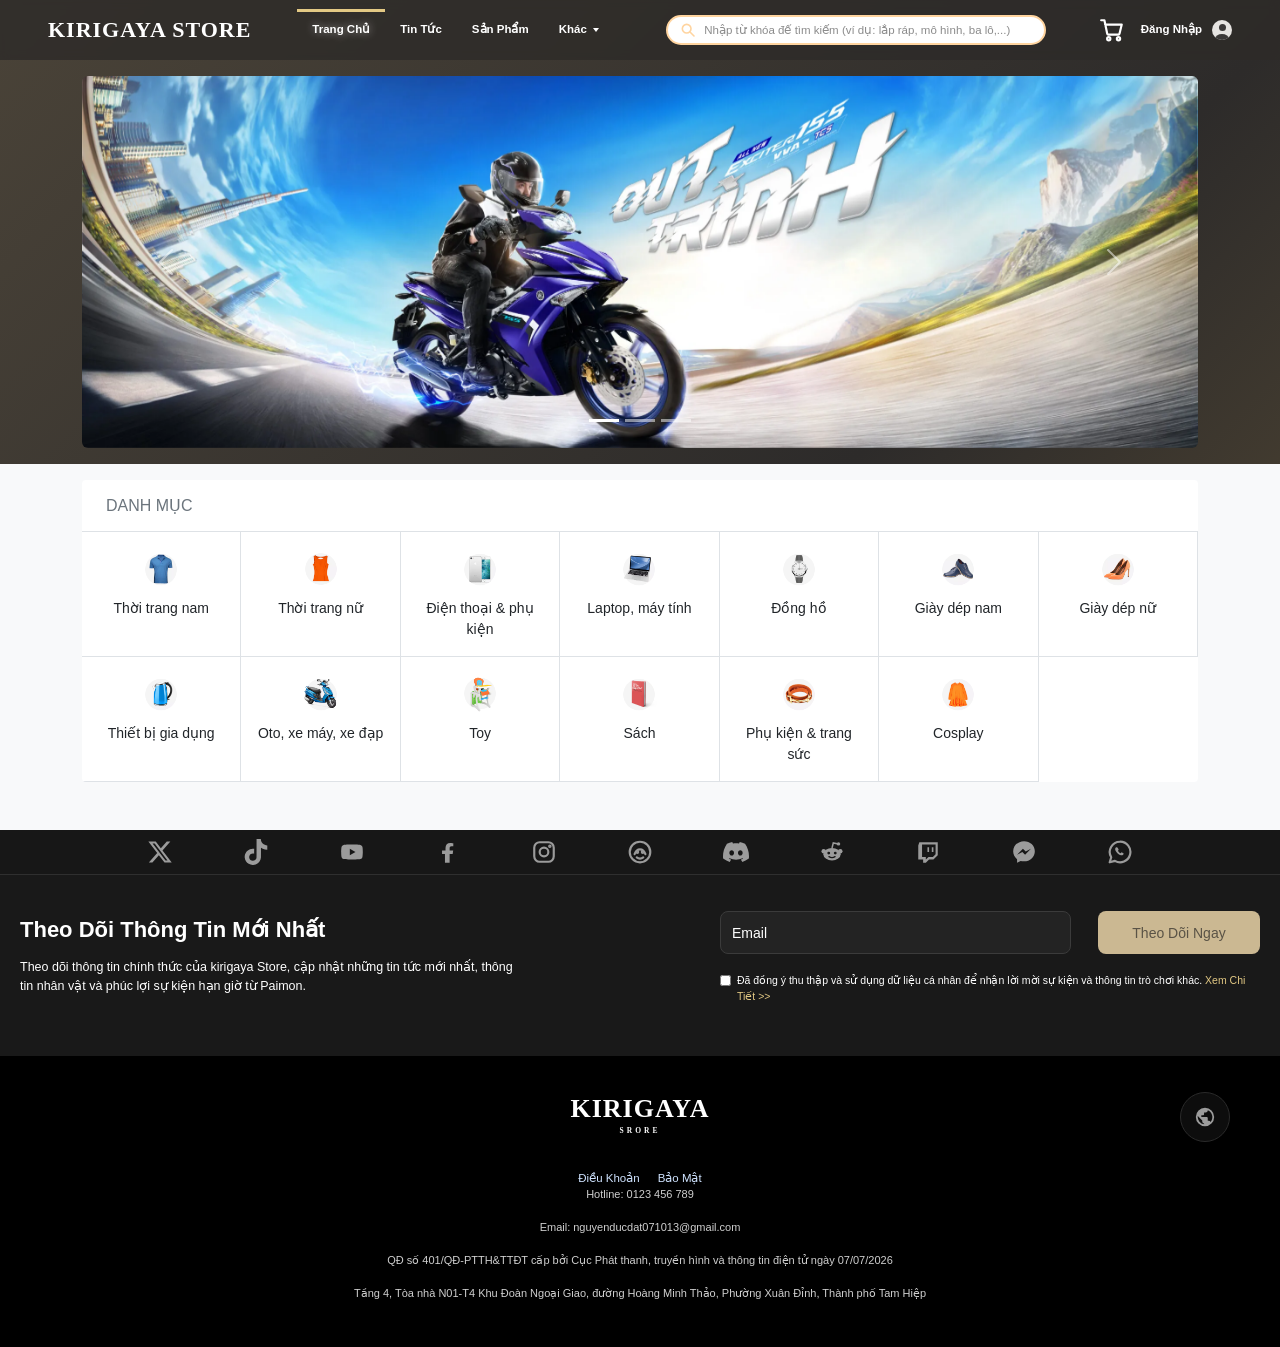
==== index.html @ d16c4fef "update full" ====
<!DOCTYPE html>
<html lang="vi">

<head>
  <meta charset="UTF-8">
  <meta name="viewport" content="width=device-width, initial-scale=1.0">
  <title>Smart Shopping Cart - Mua sắm thông minh</title>

  <!-- Bootstrap CDN (thay cho home.css) -->
  <link href="https://cdn.jsdelivr.net/npm/bootstrap@5.3.3/dist/css/bootstrap.min.css" rel="stylesheet">
  <link rel="stylesheet" href="css/header-footer.css">

  <style>
    a { text-decoration: none; color: inherit; }
    ul { list-style: none; padding: 0; margin: 0; }
    p, h2 { margin: 0; }

    /* Danh mục: 7 cột + màu hover */
    @media (min-width: 992px) { .col-lg-7th { flex: 0 0 auto; width: 14.2857%; } }
    .cat-item:hover .card-name { color: #ee4d2d !important; }
  </style>
</head>

<body>

  <!-- header -->
  <header class="header">
  <div class="header__left">
    <a class="logo" href="index.html">KIRIGAYA STORE</a>

    <nav class="nav">
      <a class="active" href="#">Trang Chủ</a>
      <a href="pages/news.html">Tin Tức</a>
      <a href="pages/products.html">Sản Phẩm</a>
      <div class="dropdown">
        <a href="#">Khác<span class="caret"></span></a>
        <ul class="submenu">
          <li><a href="pages/donate.html">Trung Tâm Liên Hệ</a></li>
          <li><a href="pages/login.html">Đăng Nhập</a></li>
        </ul>
      </div>
    </nav>
  </div>


<div class="header__center">
  <form class="search" role="search" onsubmit="return false">
    <svg viewBox="0 0 24 24" aria-hidden="true">
      <circle cx="10" cy="10" r="6.5"></circle>
      <line x1="15" y1="15" x2="21" y2="21"></line>
    </svg>
    <input id="search-input" autocomplete="off" type="search" placeholder="Nhập từ khóa để tìm kiếm (ví dụ: lắp ráp, mô hình, ba lô,...)" aria-label="Tìm kiếm">
  </form>

  <div class="search-suggest" id="search-suggest" hidden></div>
</div>

  <div class="header__right">
    <a class="cart" href="pages/cart.html" aria-label="Giỏ hàng">
      <svg viewBox="0 0 24 24" aria-hidden="true">
        <circle cx="9" cy="20" r="1.5"></circle>
        <circle cx="18" cy="20" r="1.5"></circle>
        <path d="M2 3h3l2.6 12.4a1 1 0 0 0 1 .8h9.3a1 1 0 0 0 1-.8L21 7H5.6"></path>
      </svg>
      <span class="cart-badge" hidden>0</span>
    </a>
    <a class="login" href="pages/login.html">Đăng Nhập <span class="avatar"></span></a>
  </div>
  </header>

  <!-- banner -->
  <section class="container py-3" id="home">
    <div id="homeCarousel" class="carousel slide" data-bs-ride="carousel" data-bs-interval="4000">
      <div class="carousel-indicators">
        <button type="button" data-bs-target="#homeCarousel" data-bs-slide-to="0" class="active" aria-current="true" aria-label="Slide 1"></button>
        <button type="button" data-bs-target="#homeCarousel" data-bs-slide-to="1" aria-label="Slide 2"></button>
        <button type="button" data-bs-target="#homeCarousel" data-bs-slide-to="2" aria-label="Slide 3"></button>
      </div>

      <div class="carousel-inner rounded">
        <div class="carousel-item active">
          <a href="pages/news.html">
            <img src="assets/images/slide-image1.png" class="d-block w-100 object-fit-cover" style="aspect-ratio: 3 / 1;" alt="Banner 1">
          </a>
        </div>
        <div class="carousel-item">
          <a href="pages/news.html">
            <img src="assets/images/sale50.png" class="d-block w-100 object-fit-cover" style="aspect-ratio: 3 / 1;" alt="Banner 2">
          </a>
        </div>
        <div class="carousel-item">
          <a href="pages/products.html">
            <img src="assets/images/Smart_Shopping_Cart.png" class="d-block w-100 object-fit-cover" style="aspect-ratio: 3 / 1;" alt="Banner 3">
          </a>
        </div>
      </div>

      <button class="carousel-control-prev" type="button" data-bs-target="#homeCarousel" data-bs-slide="prev">
        <span class="carousel-control-prev-icon" aria-hidden="true"></span>
        <span class="visually-hidden">Trước</span>
      </button>
      <button class="carousel-control-next" type="button" data-bs-target="#homeCarousel" data-bs-slide="next">
        <span class="carousel-control-next-icon" aria-hidden="true"></span>
        <span class="visually-hidden">Sau</span>
      </button>
    </div>
  </section>


  <!-- danh muc -->
  <main id="categories" class="bg-light pt-3 pb-5">
    <div class="container">
      <div class="bg-white rounded-1 overflow-hidden">
        <div class="px-4 py-3 border-bottom">
          <h2 class="h6 fw-medium text-uppercase text-secondary mb-0">Danh mục</h2>
        </div>

        <div class="row g-0 m-0">

          <a href="pages/products.html?category=thoi-trang-nam" class="cat-item col-6 col-md-4 col-lg-7th d-flex flex-column align-items-center text-center gap-2 p-3 border-end border-bottom">
            <img src="assets/images/thoitrangnam.webp" alt="Thời trang nam" width="42" height="42">
            <span class="card-name small text-body">Thời trang nam</span>
          </a>

          <a href="pages/products.html?category=thoi-trang-nu" class="cat-item col-6 col-md-4 col-lg-7th d-flex flex-column align-items-center text-center gap-2 p-3 border-end border-bottom">
            <img src="assets/images/thoitrangnu.webp" alt="Thời trang nữ" width="42" height="42">
            <span class="card-name small text-body">Thời trang nữ</span>
          </a>

          <a href="pages/products.html?category=dien-thoai-phu-kien" class="cat-item col-6 col-md-4 col-lg-7th d-flex flex-column align-items-center text-center gap-2 p-3 border-end border-bottom">
            <img src="assets/images/dienthoaivaphukien.webp" alt="Điện thoại &amp; phụ kiện" width="42" height="42">
            <span class="card-name small text-body">Điện thoại &amp; phụ kiện</span>
          </a>

          <a href="pages/products.html?category=laptop-maytinh" class="cat-item col-6 col-md-4 col-lg-7th d-flex flex-column align-items-center text-center gap-2 p-3 border-end border-bottom">
            <img src="assets/images/maytinhvalaptop.webp" alt="Laptop, máy tính" width="42" height="42">
            <span class="card-name small text-body">Laptop, máy tính</span>
          </a>

          <a href="pages/products.html?category=dongho" class="cat-item col-6 col-md-4 col-lg-7th d-flex flex-column align-items-center text-center gap-2 p-3 border-end border-bottom">
            <img src="assets/images/dongho.webp" alt="Đồng hồ" width="42" height="42">
            <span class="card-name small text-body">Đồng hồ</span>
          </a>

          <a href="pages/products.html?category=giay-dep-nam" class="cat-item col-6 col-md-4 col-lg-7th d-flex flex-column align-items-center text-center gap-2 p-3 border-end border-bottom">
            <img src="assets/images/giadepnam.webp" alt="Giày dép nam" width="42" height="42">
            <span class="card-name small text-body">Giày dép nam</span>
          </a>

          <a href="pages/products.html?category=giay-dep-nu" class="cat-item col-6 col-md-4 col-lg-7th d-flex flex-column align-items-center text-center gap-2 p-3 border-end border-bottom">
            <img src="assets/images/giaydepnu.webp" alt="Giày dép nữ" width="42" height="42">
            <span class="card-name small text-body">Giày dép nữ</span>
          </a>

          <a href="pages/products.html?category=thiet-bi-gia-dung" class="cat-item col-6 col-md-4 col-lg-7th d-flex flex-column align-items-center text-center gap-2 p-3 border-end border-bottom">
            <img src="assets/images/thietbigiadung.webp" alt="Thiết bị gia dụng" width="42" height="42">
            <span class="card-name small text-body">Thiết bị gia dụng</span>
          </a>

          <a href="pages/products.html?category=xe" class="cat-item col-6 col-md-4 col-lg-7th d-flex flex-column align-items-center text-center gap-2 p-3 border-end border-bottom">
            <img src="assets/images/otoxemayxedap.webp" alt="Oto, xe máy, xe đạp" width="42" height="42">
            <span class="card-name small text-body">Oto, xe máy, xe đạp</span>
          </a>

          <a href="pages/products.html?category=toy" class="cat-item col-6 col-md-4 col-lg-7th d-flex flex-column align-items-center text-center gap-2 p-3 border-end border-bottom">
            <img src="assets/images/toy.webp" alt="Toy" width="42" height="42">
            <span class="card-name small text-body">Toy</span>
          </a>

          <a href="pages/products.html?category=sach" class="cat-item col-6 col-md-4 col-lg-7th d-flex flex-column align-items-center text-center gap-2 p-3 border-end border-bottom">
            <img src="assets/images/sach.webp" alt="Sách" width="42" height="42">
            <span class="card-name small text-body">Sách</span>
          </a>

          <a href="pages/products.html?category=phu-kien-trang-suc" class="cat-item col-6 col-md-4 col-lg-7th d-flex flex-column align-items-center text-center gap-2 p-3 border-end border-bottom">
            <img src="assets/images/phukienvatrangsuc.webp" alt="Phụ kiện &amp; trang sức" width="42" height="42">
            <span class="card-name small text-body">Phụ kiện &amp; trang sức</span>
          </a>

          <a href="pages/products.html?category=cosplay" class="cat-item col-6 col-md-4 col-lg-7th d-flex flex-column align-items-center text-center gap-2 p-3 border-end border-bottom">
            <img src="assets/images/cosplay.webp" alt="Cosplay" width="42" height="42">
            <span class="card-name small text-body">Cosplay</span>
          </a>

        </div>
      </div>
    </div>
  </main>
  <!-- footer -->
<section class="social">
  <ul class="social__list">
    <li><a href="#" aria-label="X"><svg viewBox="0 0 24 24"><path d="M18.244 2.25h3.308l-7.227 8.26 8.502 11.24H16.17l-5.214-6.817L4.99 21.75H1.68l7.73-8.835L1.254 2.25H8.08l4.713 6.231zm-1.161 17.52h1.833L7.084 4.126H5.117z"/></svg></a></li>
    <li><a href="#" aria-label="TikTok"><svg viewBox="0 0 24 24"><path d="M12.525.02c1.31-.02 2.61-.01 3.91-.02.08 1.53.63 3.09 1.75 4.17 1.12 1.11 2.7 1.62 4.24 1.79v4.03c-1.44-.05-2.89-.35-4.2-.97-.57-.26-1.1-.59-1.62-.93-.01 2.92.01 5.84-.02 8.75-.08 1.4-.54 2.79-1.35 3.94-1.31 1.92-3.58 3.17-5.91 3.21-1.43.08-2.86-.31-4.08-1.03-2.02-1.19-3.44-3.37-3.65-5.71-.02-.5-.03-1-.01-1.49.18-1.9 1.12-3.72 2.58-4.96 1.66-1.44 3.98-2.13 6.15-1.72.02 1.48-.04 2.96-.04 4.44-.99-.32-2.15-.23-3.02.37-.63.41-1.11 1.04-1.36 1.75-.21.51-.15 1.07-.14 1.61.24 1.64 1.82 3.02 3.5 2.87 1.12-.01 2.19-.66 2.77-1.61.19-.33.4-.67.41-1.06.1-1.79.06-3.57.07-5.36.01-4.03-.01-8.05.02-12.07z"/></svg></a></li>
    <li><a href="#" aria-label="YouTube"><svg viewBox="0 0 24 24"><path fill-rule="evenodd" d="M21.6 7.2a2.5 2.5 0 0 0-1.76-1.77C18.3 5 12 5 12 5s-6.3 0-7.84.43A2.5 2.5 0 0 0 2.4 7.2C2 8.76 2 12 2 12s0 3.24.4 4.8a2.5 2.5 0 0 0 1.76 1.77C5.7 19 12 19 12 19s6.3 0 7.84-.43a2.5 2.5 0 0 0 1.76-1.77C22 15.24 22 12 22 12s0-3.24-.4-4.8zM10 15V9l5.2 3z"/></svg></a></li>
    <li><a href="#" aria-label="Facebook"><svg viewBox="0 0 24 24"><path d="M13.5 22v-8.2h2.8l.5-3.3h-3.3V8.4c0-.9.4-1.7 1.8-1.7h1.6V3.9s-1.4-.3-2.8-.3c-2.8 0-4.4 1.7-4.4 4.6v2.3H6.5v3.3h2.7V22z"/></svg></a></li>
    <li><a href="#" aria-label="Instagram"><svg viewBox="0 0 24 24" class="stroke"><rect x="3" y="3" width="18" height="18" rx="5"/><circle cx="12" cy="12" r="4"/><circle cx="17.4" cy="6.6" r=".6" fill="currentColor"/></svg></a></li>
    <li><a href="#" aria-label="HoYoLAB"><svg viewBox="0 0 24 24" class="stroke"><circle cx="12" cy="12" r="9.5"/><path d="M7 14c1-3 3-4.500 5-4.500s4 1.500 5 4.500M9 17c1 .8 2 1.100 3 1.100s2-.3 3-1.100"/><circle cx="9.500" cy="12" r=".8" fill="currentColor"/><circle cx="14.500" cy="12" r=".8" fill="currentColor"/></svg></a></li>
    <li><a href="#" aria-label="Discord"><svg viewBox="0 0 24 24"><path d="M20.317 4.3698a19.7913 19.7913 0 00-4.8851-1.5152.0741.0741 0 00-.0785.0371c-.211.3753-.4447.8648-.6083 1.2495-1.8447-.2762-3.68-.2762-5.4868 0-.1636-.3933-.4058-.8742-.6177-1.2495a.077.077 0 00-.0785-.037 19.7363 19.7363 0 00-4.8852 1.515.0699.0699 0 00-.0321.0277C.5334 9.0458-.319 13.5799.0992 18.0578a.0824.0824 0 00.0312.0561c2.0528 1.5076 4.0413 2.4228 5.9929 3.0294a.0777.0777 0 00.0842-.0276c.4616-.6304.8731-1.2952 1.226-1.9942a.076.076 0 00-.0416-.1057c-.6528-.2476-1.2743-.5495-1.8722-.8923a.077.077 0 01-.0076-.1277c.1258-.0943.2517-.1923.3718-.2914a.0743.0743 0 01.0776-.0105c3.9278 1.7933 8.18 1.7933 12.0614 0a.0739.0739 0 01.0785.0095c.1202.099.246.1981.3728.2924a.077.077 0 01-.0066.1276 12.2986 12.2986 0 01-1.873.8914.0766.0766 0 00-.0407.1067c.3604.698.7719 1.3628 1.225 1.9932a.076.076 0 00.0842.0286c1.961-.6067 3.9495-1.5219 6.0023-3.0294a.077.077 0 00.0313-.0552c.5004-5.177-.8382-9.6739-3.5485-13.6604a.061.061 0 00-.0312-.0286zM8.02 15.3312c-1.1825 0-2.1569-1.0857-2.1569-2.419 0-1.3332.9555-2.4189 2.157-2.4189 1.2108 0 2.1757 1.0952 2.1568 2.419 0 1.3332-.9555 2.4189-2.1569 2.4189zm7.9748 0c-1.1825 0-2.1569-1.0857-2.1569-2.419 0-1.3332.9554-2.4189 2.1569-2.4189 1.2108 0 2.1757 1.0952 2.1568 2.419 0 1.3332-.946 2.4189-2.1568 2.4189Z"/></svg></a></li>
    <li><a href="#" aria-label="Reddit"><svg viewBox="0 0 24 24"><ellipse cx="12" cy="14" rx="8" ry="5.8"/><circle cx="4.300" cy="11.300" r="2"/><circle cx="19.700" cy="11.300" r="2"/><circle cx="18" cy="4.500" r="1.600"/><path d="M12 8.300l1.200-4.600 4.800 1" fill="none" stroke="currentColor" stroke-width="1.400"/><circle cx="9" cy="13" r="1.300" fill="#171717"/><circle cx="15" cy="13" r="1.300" fill="#171717"/><path d="M9.200 16.300c1.600 1 4 1 5.600 0" fill="none" stroke="#171717" stroke-width="1.200" stroke-linecap="round"/></svg></a></li>
    <li><a href="#" aria-label="Twitch"><svg viewBox="0 0 24 24"><path fill-rule="evenodd" d="M4 3L3 6v13h4.500v3H10l3-3h4l4-4V3H4zm15 11l-2.500 2.500h-4L10 19v-2.500H6.500V5H19v9zM15.500 7.500H17V12h-1.500zm-4 0H13V12h-1.500z"/></svg></a></li>
    <li><a href="#" aria-label="Messenger"><svg viewBox="0 0 24 24"><path fill-rule="evenodd" d="M12 2C6.400 2 2 6.200 2 11.400c0 2.900 1.400 5.500 3.600 7.200V22l3.300-1.800c.9.300 1.900.4 3.100.4 5.600 0 10-4.200 10-9.400S17.600 2 12 2zm1 12.600l-2.500-2.700-4.900 2.700 5.400-5.700 2.600 2.700 4.800-2.700L13 14.600z"/></svg></a></li>
    <li><a href="#" aria-label="WhatsApp"><svg viewBox="0 0 24 24"><path class="stroke" style="fill:none;stroke:currentColor;stroke-width:2;stroke-linejoin:round" d="M12 2.500a9.500 9.500 0 0 0-8.100 14.400L2.500 21.500l4.800-1.300A9.500 9.500 0 1 0 12 2.500z"/><path d="M9 7.500c-.3 0-.8.1-1.100.6-.5.8-.6 2 .6 3.600 1.500 2 3 3 4.600 3.300 1 .2 2-.4 2.200-1.200l-.1-.6-1.800-.9-.8.900c-1-.4-2-1.400-2.500-2.400l.7-.8-.9-1.900z"/></svg></a></li>
  </ul>
</section>

<!-- 2. Đăng ký nhận tin -->
<section class="subscribe">
  <div class="subscribe__inner">
    <div class="subscribe__info">
      <h2>Theo Dõi Thông Tin Mới Nhất</h2>
      <p>Theo dõi thông tin chính thức của kirigaya Store, cập nhật những tin tức mới nhất, thông tin nhân vật và phúc lợi sự kiện hạn giờ từ Paimon.</p>
    </div>

    <form class="subscribe__form" onsubmit="return false">
      <div class="subscribe__row">
        <input type="email" placeholder="Email" aria-label="Email">
        <button type="submit">Theo Dõi Ngay</button>
      </div>
      <label class="consent">
        <input type="checkbox">
        <span>Đã đồng ý thu thập và sử dụng dữ liệu cá nhân để nhận lời mời sự kiện và thông tin trò chơi khác. <a href="#">Xem Chi Tiết &gt;&gt;</a></span>
      </label>
    </form>
  </div>
</section>

<!-- 3. Chân trang -->
<footer class="footer">
  <a class="footer__logo" href="#">
    <b>KIRIGAYA</b>
    <small>SRORE</small>
  </a>

  <div class="footer__links">
    <a href="#">Điều Khoản</a>
    <a href="#">Bảo Mật</a>
  </div>

  <div class="footer__info">
    <p>Hotline: 0123 456 789</p>
    <p>Email: nguyenducdat071013@gmail.com</p>
    <p>QĐ số 401/QĐ-PTTH&amp;TTĐT cấp bởi Cục Phát thanh, truyền hình và thông tin điện tử ngày 07/07/2026</p>
    <p>Tầng 4, Tòa nhà N01-T4 Khu Đoàn Ngoại Giao, đường Hoàng Minh Thảo, Phường Xuân Đỉnh, Thành phố Tam Hiệp</p>
  </div>

  <button class="lang" type="button" aria-label="Ngôn ngữ">
    <svg viewBox="0 0 24 24"><path d="M12 2a10 10 0 1 0 0 20 10 10 0 0 0 0-20zm-1 17.9A8 8 0 0 1 4.100 11L9 15.900V17c0 1 .9 2 2 2v.9zm6.900-2.500A2 2 0 0 0 16 16h-1v-3c0-.6-.4-1-1-1H8v-2h2c.6 0 1-.4 1-1V7h2c1.100 0 2-.9 2-2v-.4a8 8 0 0 1 2.900 12.800z"/></svg>
  </button>
</footer>

  <!-- Bootstrap JS (carousel) -->
  <script src="https://cdn.jsdelivr.net/npm/bootstrap@5.3.3/dist/js/bootstrap.bundle.min.js"></script>
  <script src="js/storage.js"></script>
  <script src="js/search.js"></script>
</body>

</html>
---- css/header-footer.css ----
:root {
    --header-bg: rgba(46, 43, 41, 0.82);   /* nền xám nâu trong suốt */
    --text: #d8d6d3;                        /* chữ menu thường */
    --text-active: #ffffff;                 /* chữ menu đang chọn */                    /* vạch xanh trên mục "Trang Chủ" */
    --font: "Segoe UI", Tahoma, Arial, sans-serif;
    --bg-top: #171717;        /* thanh icon mạng xã hội */
    --bg-sub: #191919;        /* khối đăng ký nhận tin */
    --bg-bottom: #000;        /* phần chân trang */
    --line: #2f2f2f;          /* đường kẻ */
    --icon: #9b9b9b;          /* màu icon mạng xã hội */
    --icon-hover: #fff;
    --text: #fff;
    --text-dim: #cfcfcf;      /* chữ thông tin pháp lý */
    --link: #cfe3ff;          /* Điều Khoản, Bảo Mật */
    --accent: #e3c984;        /* link "Xem Chi Tiết" */
    --btn: #cbb892;           /* nút Theo Dõi Ngay */
    --btn-text: #5a5346;
    --input-bg: #232323;
    --input-border: #3b3b3b;
  }

  * { box-sizing: border-box; margin: 0; padding: 0; }

  body {
    font-family: var(--font);
    min-height: 100vh;
    /* nền demo giống ảnh game, bạn thay bằng ảnh của bạn */
    background: linear-gradient(135deg, #4a4338 0%, #2d2b2a 50%, #6b5a3a 100%);
  }

  .header {
    display: flex;
    align-items: center;
    justify-content: space-between;
    height: 60px;
    padding: 0 48px;
    background: var(--header-bg);
    backdrop-filter: blur(4px);
    position: relative;
    z-index: 1000;
  }
  
    .header__center {
    flex: 1;
    display: flex;
    justify-content: center;
    min-width: 0;
    padding: 0 24px;
    position: relative;
  }

  .search {
    display: flex;
    align-items: center;
    gap: 8px;
    width: 100%;
    max-width: 380px;
    height: 30px;
    padding: 0 12px;
    background: #fff;
    border: 2px solid #ffd49f;          /* viền đỏ */
    border-radius: 999px;
    transition: box-shadow .2s;
  }

  .search:focus-within {
    box-shadow: 0 0 0 1px #ffd49f;
  }

  .cart {
  position: relative;
  display: inline-flex;
  align-items: center;
  color: #fff;
}

.cart svg {
  width: 26px;
  height: 26px;
  fill: none;
  stroke: currentColor;
  stroke-width: 2;
  stroke-linecap: round;
  stroke-linejoin: round;
}

.cart-badge {
  position: absolute;
  top: -8px;
  right: -10px;
  min-width: 28px;
  height: 18px;
  padding: 0 5px;
  border-radius: 9px;
  background: #fff;
  color: #2e2b29d1;
  font-size: 11px;
  font-weight: 700;
  line-height: 18px;
  text-align: center;
}

.cart-badge[hidden] {
  display: none;
}

  .search svg {
    flex: none;
    width: 16px; height: 16px;
    stroke: #ffd49f;                    /* icon kính lúp đỏ */
    fill: none;
    stroke-width: 2.4;
    stroke-linecap: round;
  }

  .search input {
    flex: 1;
    min-width: 0;
    border: 0;
    outline: 0;
    background: transparent;
    font: 400 11.5px var(--font);
    color: #333;
  }

  .search input::placeholder { color: #8b8b8b; }

  .search-suggest {
  position: absolute;
  top: calc(100% + 6px);
  left: 0;
  right: 0;
  max-height: 380px;
  overflow-y: auto;
  background: #fff;
  color: #222;
  border-radius: 10px;
  box-shadow: 0 8px 24px rgba(0, 0, 0, 0.2);
  z-index: 1000;
}
.search-suggest[hidden] { display: none; }

.suggest-item {
  display: flex;
  align-items: center;
  gap: 12px;
  padding: 8px 12px;
  color: inherit;
  text-decoration: none;
}
.suggest-item:hover,
.suggest-item.active { background: #f2f4f3; }

.suggest-item img {
  width: 44px;
  height: 44px;
  object-fit: cover;
  border-radius: 6px;
  flex-shrink: 0;
}
.suggest-name {
  flex: 1;
  min-width: 0;
  font-size: 14px;
  display: -webkit-box;
  -webkit-line-clamp: 2;
  -webkit-box-orient: vertical;
  overflow: hidden;
}
.suggest-price { color: #ffd49f; font-weight: 600; font-size: 13px; white-space: nowrap; }
.suggest-empty { padding: 14px; color: #666; font-size: 14px; }

  .header__left,
  .header__right { display: flex; align-items: center; gap: 16px;}

  /* Icon nhỏ + logo */
  .icon-btn {
    width: 22px; height: 22px;
    border-radius: 50%;
    background: #1d1c1c;
    border: 1px solid #5a5856;
    margin-right: 14px;
  }

  .logo {
    font-family: Georgia, "Times New Roman", serif;
    font-size: 22px;
    font-weight: 700;
    letter-spacing: 1px;
    color: #fff;
    text-decoration: none;
    line-height: 1;
    margin-right: 30px;
  }

  /* Menu */
  .nav { display: flex; height: 42px; }

  .nav > a,
  .nav .dropdown > a {
    position: relative;
    display: flex;
    align-items: center;
    padding: 0 15px;
    font-size: 11.5px;
    font-weight: 600;
    color: var(--text);
    text-decoration: none;
    transition: color .2s;
  }

    .caret {
    display: inline-block;
    margin-left: 6px;
    border-left: 3px solid transparent;
    border-right: 3px solid transparent;
    border-top: 4px solid var(--text);
  }

  /* Vạch xanh phía trên: ẩn mặc định, hiện khi hover hoặc đang chọn */
  .nav > a::before,
  .nav .dropdown > a::before {
    content: "";
    position: absolute;
    top: 0; left: 0; right: 0;
    height: 3px;
    background: var(--accent);
    opacity: 0;
    transform: scaleX(0.4);
    transition: opacity .2s ease, transform .2s ease;
  }

  /* Hover và đang chọn: chữ sáng lên + hiện vạch xanh */
  .nav > a:hover,
  .nav > a.active,
  .nav .dropdown:hover > a {
    color: var(--text-active);
    text-shadow: 0 0 8px rgba(255, 255, 255, 0.55);
  }

  .nav > a:hover::before,
  .nav > a.active::before,
  .nav .dropdown:hover > a::before {
    opacity: 1;
    transform: scaleX(1);
  }

  .nav > a.active { font-weight: 700; }

  /* ===== Dropdown (sub nav) ===== */
  .dropdown {
    position: relative;
    display: flex;
  }

  .dropdown .caret { transition: transform .2s; }
  .dropdown:hover .caret {
    transform: rotate(180deg);
    border-top-color: var(--text-active);
  }

  .submenu {
    position: absolute;
    top: 100%;
    left: 0;
    min-width: 143px;
    list-style: none;
    background: rgba(46, 43, 41, 0.97);
    box-shadow: 0 6px 16px rgba(0, 0, 0, 0.35);
    /* ẩn mặc định */
    opacity: 0;
    visibility: hidden;
    transform: translateY(-6px);
    transition: opacity .2s ease, transform .2s ease, visibility .2s;
    z-index: 10;
  }

  .dropdown:hover .submenu,
  .dropdown:focus-within .submenu {
    opacity: 1;
    visibility: visible;
    transform: translateY(0);
  }

  .submenu a {
    display: block;
    padding: 14px 15px;
    font-size: 11.5px;
    font-weight: 600;
    color: var(--text-active);
    text-decoration: none;
    white-space: nowrap;
    transition: color .2s, background .2s, text-shadow .2s;
  }

  .submenu a:hover {
    color: var(--accent);
    background: rgba(255, 255, 255, 0.06);
    text-shadow: 0 0 8px rgba(111, 211, 240, 0.6);
  }

  /* Mũi tên dropdown */
  .caret {
    display: inline-block;
    margin-left: 6px;
    border-left: 3px solid transparent;
    border-right: 3px solid transparent;
    border-top: 4px solid var(--text);
  }

  /* Đăng nhập */
  .login {
    display: flex;
    align-items: center;
    gap: 10px;
    font-size: 11.5px;
    font-weight: 600;
    color: var(--text-active);
    text-decoration: none;
  }

  .avatar {
    width: 20px; height: 20px;
    border-radius: 50%;
    background: #e6e4e1;
    position: relative;
    overflow: hidden;
  }
  .avatar::before { /* đầu */
    content: "";
    position: absolute;
    left: 50%; top: 4px;
    width: 7px; height: 7px;
    margin-left: -3.5px;
    border-radius: 50%;
    background: #3b3938;
  }
  .avatar::after { /* vai */
    content: "";
    position: absolute;
    left: 50%; bottom: -4px;
    width: 14px; height: 10px;
    margin-left: -7px;
    border-radius: 50%;
    background: #3b3938;
  }


  .social {
    background: var(--bg-top);
    border-bottom: 1px solid var(--line);
  }

  .social__list {
    display: flex;
    flex-wrap: wrap;
    justify-content: center;
    gap: 14px 70px;
    list-style: none;
    padding: 9px 20px;
  }

  .social__list a {
    display: block;
    width: 26px;
    height: 26px;
    color: var(--icon);
    transition: color .2s, transform .2s;
  }

  .social__list a:hover { color: var(--icon-hover); transform: translateY(-2px); }

  .social__list svg { width: 100%; height: 100%; fill: currentColor; }
  .social__list .stroke { fill: none; stroke: currentColor; stroke-width: 2; stroke-linecap: round; }

  /* ===== 2. Đăng ký nhận tin ===== */
  .subscribe { background: var(--bg-sub); }

  .subscribe__inner {
    max-width: 1405px;
    margin: 0 auto;
    padding: 36px 20px 52px;
    display: flex;
    justify-content: space-between;
    gap: 40px;
    color: #fff
  }

  .subscribe__info h2 {
    font-size: 22px;
    font-weight: 700;
    margin-top: 6px;
    margin-bottom: 14px;
  }

  .subscribe__info p {
    max-width: 500px;
    font-size: 12.5px;
    line-height: 19px;
  }

  .subscribe__form { width: 540px; max-width: 100%; }

  .subscribe__row { display: flex; gap: 27px; }

  .subscribe__row input[type="email"] {
    flex: 1;
    min-width: 0;
    height: 43px;
    padding: 0 11px;
    background: var(--input-bg);
    border: 1px solid var(--input-border);
    border-radius: 8px;
    color: var(--text);
    font: 400 14px var(--font);
    outline: 0;
    transition: border-color .2s;
  }

  .subscribe__row input::placeholder { color: #FFF; }
  .subscribe__row input:focus { border-color: var(--btn); }

  .subscribe__row button {
    width: 162px;
    height: 43px;
    background: var(--btn);
    color: var(--btn-text);
    border: 0;
    border-radius: 8px;
    font: 400 14px var(--font);
    cursor: pointer;
    transition: filter .2s;
  }

  .subscribe__row button:hover { filter: brightness(1.1); }

  .consent {
    display: flex;
    align-items: flex-start;
    gap: 6px;
    margin-top: 18px;
    font-size: 10.5px;
    line-height: 16px;
    cursor: pointer;
  }

  .consent input {
    flex: none;
    width: 11px; height: 11px;
    margin-top: 3px;
    accent-color: var(--btn);
  }

  .consent a { color: var(--accent); }

  /* ===== 3. Chân trang ===== */
  .footer {
    position: relative;
    background: var(--bg-bottom);
    padding: 38px 20px 28px;
    text-align: center;
  }

  .footer__logo {
    display: inline-block;
    color: #fff;
    line-height: 1;
  }

  .footer__logo b {
    display: block;
    font: 700 26px Georgia, "Times New Roman", serif;
    letter-spacing: 1px;
  }

  .footer__logo small {
    display: block;
    font: 700 7.5px Georgia, serif;
    letter-spacing: 3px;
    margin-top: 2px;
  }

  .footer__links {
    display: flex;
    justify-content: center;
    gap: 18px;
    margin-top: 30px;
    font-size: 11.5px;
  }

  .footer__links a { color: var(--link); transition: color .2s; }
  .footer__links a:hover { color: #fff; }

  /* Logo Funtap + huy hiệu 18+ */
  .badges {
    display: flex;
    justify-content: center;
    align-items: center;
    gap: 18px;
    margin: 18px 0 20px;
  }

  .funtap { display: flex; align-items: center; gap: 4px; }
  .funtap svg { width: 40px; height: 40px; }
  .funtap__text { text-align: left; line-height: 1; font-family: Georgia, "Times New Roman", serif; }
  .funtap__text b { display: block; font-size: 24px; font-weight: 400; color: #e8461e; }
  .funtap__text span { display: block; font-size: 15px; color: #8a8a8a; margin-top: -1px; }

  .age {
    width: 40px;
    height: 56px;
    background: #fff;
    border: 1px solid #000;
    outline: 1px solid #fff;
    color: #000;
    text-align: center;
    overflow: hidden;
  }
  .age i {
    display: block;
    height: 9px;
    margin: 2px 2px 0;
    background: repeating-linear-gradient(90deg, #000 0 1px, #fff 1px 2px, #000 2px 4px, #fff 4px 5px);
  }
  .age b { display: block; font: 700 17px Arial, sans-serif; margin-top: 5px; line-height: 1.1; }
  .age small { display: block; font: 700 4.5px Arial, sans-serif; margin: 4px 2px 0; padding: 1px 0; background: #000; color: #fff; }

  .footer__info p {
    font-size: 11px;
    line-height: 14px;
    color: var(--text-dim);
    margin-bottom: 19px;
  }

  /* Nút chọn ngôn ngữ */
  .lang {
    position: absolute;
    right: 50px;
    top: 36px;
    display: grid;
    place-items: center;
    width: 50px;
    height: 50px;
    border-radius: 50%;
    background: #0d0d0d;
    border: 1px solid #2a2a2a;
    color: #9b9b9b;
    cursor: pointer;
    transition: color .2s, border-color .2s;
  }
  .lang:hover { color: #fff; border-color: #555; }
  .lang svg { width: 22px; height: 22px; fill: currentColor; }
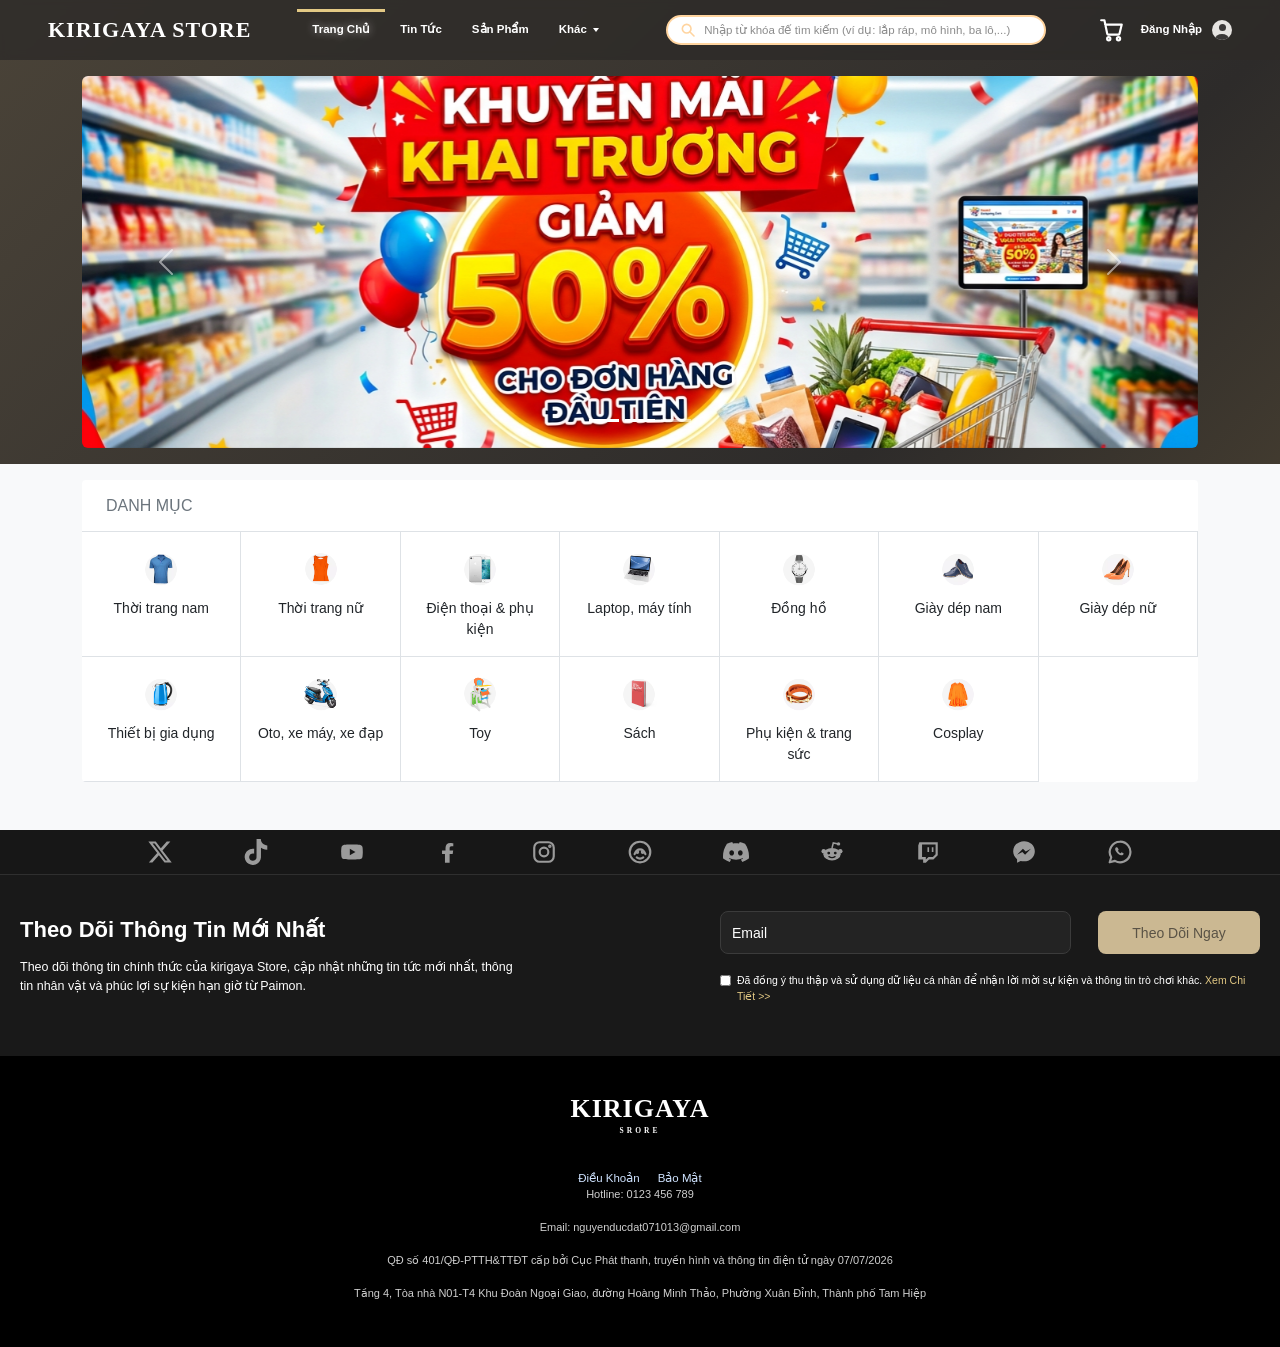
==== commit 62ba42d3: "update" ====
--- a/index.html
+++ b/index.html
@@ -5,8 +5,7 @@
   <meta charset="UTF-8">
   <meta name="viewport" content="width=device-width, initial-scale=1.0">
   <title>Smart Shopping Cart - Mua sắm thông minh</title>
-
-  <!-- Bootstrap CDN (thay cho home.css) -->
+  <link rel="icon" type="image/png" href="assets/images/favicon.png">
   <link href="https://cdn.jsdelivr.net/npm/bootstrap@5.3.3/dist/css/bootstrap.min.css" rel="stylesheet">
   <link rel="stylesheet" href="css/header-footer.css">
 
@@ -70,7 +69,7 @@
 
   <!-- banner -->
   <section class="container py-3" id="home">
-    <div id="homeCarousel" class="carousel slide" data-bs-ride="carousel" data-bs-interval="4000">
+    <div id="homeCarousel" class="carousel slide" data-bs-ride="carousel" data-bs-interval="1000">
       <div class="carousel-indicators">
         <button type="button" data-bs-target="#homeCarousel" data-bs-slide-to="0" class="active" aria-current="true" aria-label="Slide 1"></button>
         <button type="button" data-bs-target="#homeCarousel" data-bs-slide-to="1" aria-label="Slide 2"></button>
@@ -242,10 +241,6 @@
     <p>QĐ số 401/QĐ-PTTH&amp;TTĐT cấp bởi Cục Phát thanh, truyền hình và thông tin điện tử ngày 07/07/2026</p>
     <p>Tầng 4, Tòa nhà N01-T4 Khu Đoàn Ngoại Giao, đường Hoàng Minh Thảo, Phường Xuân Đỉnh, Thành phố Tam Hiệp</p>
   </div>
-
-  <button class="lang" type="button" aria-label="Ngôn ngữ">
-    <svg viewBox="0 0 24 24"><path d="M12 2a10 10 0 1 0 0 20 10 10 0 0 0 0-20zm-1 17.9A8 8 0 0 1 4.100 11L9 15.900V17c0 1 .9 2 2 2v.9zm6.900-2.500A2 2 0 0 0 16 16h-1v-3c0-.6-.4-1-1-1H8v-2h2c.6 0 1-.4 1-1V7h2c1.100 0 2-.9 2-2v-.4a8 8 0 0 1 2.900 12.800z"/></svg>
-  </button>
 </footer>
 
   <!-- Bootstrap JS (carousel) -->
--- a/css/header-footer.css
+++ b/css/header-footer.css
@@ -549,4 +549,154 @@
     transition: color .2s, border-color .2s;
   }
   .lang:hover { color: #fff; border-color: #555; }
-  .lang svg { width: 22px; height: 22px; fill: currentColor; }+  .lang svg { width: 22px; height: 22px; fill: currentColor; }
+
+  @media (max-width: 768px) {
+
+  /* ===== Header ===== */
+  .header {
+    flex-wrap: wrap;
+    height: auto;
+    padding: 10px 16px;
+    row-gap: 10px;
+  }
+
+  .header__left {
+    flex-wrap: wrap;
+    gap: 8px;
+    flex: 1;
+    min-width: 0;
+  }
+
+  .logo { margin-right: 12px; font-size: 20px; }
+  .icon-btn { margin-right: 8px; }
+
+  /* Menu xuống hàng riêng, cuộn ngang được */
+  .nav {
+    order: 3;
+    width: 100%;
+    height: 40px;
+    flex-wrap: wrap;
+  }
+  .nav > a,
+  .nav .dropdown > a { padding: 0 10px; font-size: 12px; }
+
+  .header__right { gap: 12px; }
+
+  /* Ô tìm kiếm xuống hàng riêng, full width */
+  .header__center {
+    order: 4;
+    flex: none;
+    width: 100%;
+    padding: 0;
+  }
+  .search { max-width: 100%; height: 34px; }
+  .search input { font-size: 13px; }
+
+  /* ===== Social ===== */
+  .social__list { gap: 12px 32px; padding: 10px 16px; }
+
+  /* ===== Subscribe ===== */
+  .subscribe__inner {
+    flex-direction: column;
+    gap: 24px;
+    padding: 28px 16px 36px;
+  }
+  .subscribe__info h2 { font-size: 19px; }
+  .subscribe__info p { max-width: 100%; }
+  .subscribe__form { width: 100%; }
+  .subscribe__row { flex-direction: column; gap: 12px; }
+  .subscribe__row button { width: 100%; }
+
+  /* ===== Footer ===== */
+  .footer { padding: 28px 16px 24px; }
+  .footer__links {
+    flex-wrap: wrap;
+    gap: 8px 16px;
+    margin-top: 22px;
+  }
+  .badges { flex-wrap: wrap; gap: 14px; }
+
+  /* Nút ngôn ngữ: đưa xuống dưới, không đè lên logo */
+  .lang {
+    position: static;
+    margin: 16px auto 0;
+    width: 44px;
+    height: 44px;
+  }
+
+  /* Dropdown trên màn cảm ứng: hiện khi focus */
+  .submenu { min-width: 130px; }
+}
+
+@media (max-width: 480px) {
+
+  /* ===== Header ===== */
+  .header {
+    padding: 8px 12px;
+    row-gap: 8px;
+  }
+
+  .logo { font-size: 18px; margin-right: 8px; }
+  .icon-btn { width: 20px; height: 20px; margin-right: 6px; }
+
+  /* Menu: xuống dòng gọn, căn giữa */
+  .nav {
+    height: auto;
+    justify-content: center;
+    row-gap: 2px;
+  }
+  .nav > a,
+  .nav .dropdown > a {
+    height: 36px;
+    padding: 0 8px;
+    font-size: 11.5px;
+  }
+
+  /* Submenu: bám theo mép trái màn hình, không tràn ra ngoài */
+  .submenu {
+    min-width: 120px;
+    max-width: calc(100vw - 24px);
+  }
+  .submenu a { padding: 12px 14px; font-size: 12px; }
+
+  /* Header phải: đăng nhập + giỏ hàng gọn lại */
+  .header__right { gap: 10px; }
+  .login { font-size: 11px; gap: 6px; }
+  .cart svg { width: 22px; height: 22px; }
+  .cart-badge { min-width: 22px; right: -8px; }
+
+  /* Tìm kiếm: chữ >= 16px để iOS không tự zoom khi bấm vào */
+  .search { height: 36px; }
+  .search input { font-size: 16px; }
+  .search-suggest { max-height: 60vh; }
+  .suggest-item { padding: 8px 10px; gap: 10px; }
+  .suggest-item img { width: 40px; height: 40px; }
+  .suggest-name { font-size: 13px; }
+
+  /* ===== Social ===== */
+  .social__list { gap: 14px 22px; padding: 10px 12px; }
+  .social__list a { width: 24px; height: 24px; }
+
+  /* ===== Subscribe ===== */
+  .subscribe__inner { padding: 24px 12px 30px; gap: 20px; }
+  .subscribe__info h2 { font-size: 17px; margin-bottom: 10px; }
+  .subscribe__info p { font-size: 12px; line-height: 18px; }
+  .subscribe__row input[type="email"] {
+    height: 44px;
+    font-size: 16px;            /* tránh iOS zoom */
+  }
+  .subscribe__row button { height: 44px; }
+  .consent { font-size: 11px; }
+  .consent input { width: 14px; height: 14px; margin-top: 2px; }
+
+  /* ===== Footer ===== */
+  .footer { padding: 24px 12px 20px; }
+  .footer__logo b { font-size: 22px; }
+  .footer__links { gap: 6px 14px; font-size: 11px; }
+  .badges { margin: 16px 0; }
+  .funtap svg { width: 34px; height: 34px; }
+  .funtap__text b { font-size: 20px; }
+  .funtap__text span { font-size: 13px; }
+  .footer__info p { font-size: 10.5px; line-height: 15px; margin-bottom: 14px; }
+}
